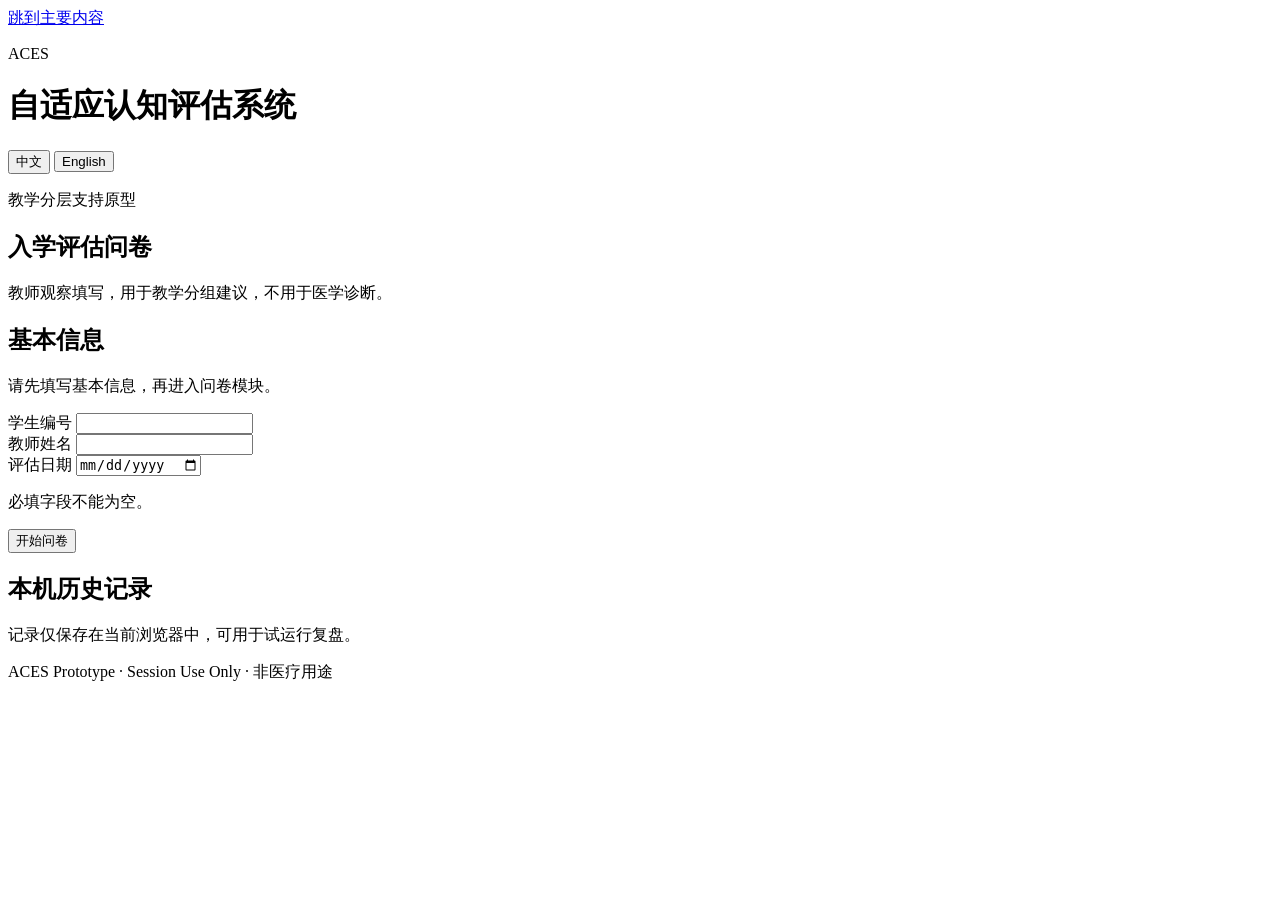
==== index.html @ c48642e7 "Update(Performance): Cache fonts Close #1 .  Signed-off-by: JingrenWang <wjrforcyber@163.com>" ====
<!doctype html>
<html lang="zh-CN">
  <head>
    <meta charset="UTF-8" />
    <meta name="viewport" content="width=device-width, initial-scale=1.0" />
    <title id="doc-title">ACES 入学评估问卷</title>
    <link rel="stylesheet" href="fonts.css" />
    <link rel="stylesheet" href="styles.css" />
  </head>
  <body>
    <a class="skip-link" href="#app-main" data-i18n="a11y.skip">跳到主要内容</a>

    <header class="topbar" role="banner">
      <div class="topbar__inner">
        <div class="brand">
          <p class="brand__eyebrow">ACES</p>
          <h1 class="brand__title" data-i18n="brand.title">自适应认知评估系统</h1>
        </div>

        <div class="lang-switch" role="group" id="lang-switch" aria-label="Language Switch">
          <button class="lang-btn" type="button" data-lang="zh" id="lang-zh">中文</button>
          <button class="lang-btn" type="button" data-lang="en" id="lang-en">English</button>
        </div>
      </div>
    </header>

    <main class="layout" id="app-main">
      <section class="hero card" aria-labelledby="hero-title">
        <p class="hero__eyebrow" data-i18n="hero.eyebrow">教学分层支持原型</p>
        <h2 id="hero-title" class="hero__title" data-i18n="hero.title">入学评估问卷</h2>
        <p class="hero__subtitle" data-i18n="hero.subtitle">
          教师观察填写，用于教学分组建议，不用于医学诊断。
        </p>
      </section>

      <section class="card" id="step-meta" data-step="meta" aria-labelledby="meta-heading">
        <h2 id="meta-heading" data-i18n="meta.heading">基本信息</h2>
        <p class="section-lead" data-i18n="meta.lead">
          请先填写基本信息，再进入问卷模块。
        </p>

        <form id="meta-form" novalidate>
          <div class="field-grid">
            <div class="md-field">
              <label for="student-id" data-i18n="meta.studentId">学生编号</label>
              <input id="student-id" name="studentId" type="text" maxlength="40" required />
            </div>
            <div class="md-field">
              <label for="teacher-name" data-i18n="meta.teacherName">教师姓名</label>
              <input id="teacher-name" name="teacherName" type="text" maxlength="40" required />
            </div>
            <div class="md-field">
              <label for="assessment-date" data-i18n="meta.assessmentDate">评估日期</label>
              <input id="assessment-date" name="assessmentDate" type="date" required />
            </div>
          </div>

          <p class="hint" data-i18n="meta.hint">必填字段不能为空。</p>
          <p class="error" id="meta-error" role="alert" hidden></p>

          <div class="actions">
            <button class="btn btn--filled" type="submit" id="start-questionnaire" data-i18n="buttons.start">
              开始问卷
            </button>
          </div>
        </form>
      </section>

      <section
        class="card"
        id="step-questionnaire"
        data-step="questionnaire"
        aria-labelledby="questionnaire-heading"
        hidden
      >
        <div class="questionnaire-top">
          <h2 id="questionnaire-heading" data-i18n="questionnaire.heading">评估问卷</h2>
          <div class="progress-wrap">
            <label for="progress-bar" id="progress-label" data-i18n="questionnaire.progressLabel">完成进度</label>
            <progress id="progress-bar" max="16" value="0">0/16</progress>
            <span id="progress-text">0 / 16</span>
          </div>
        </div>

        <div class="error-summary" id="config-error" role="alert" hidden></div>
        <div class="error-summary" id="questionnaire-error" role="alert" hidden></div>

        <form id="questionnaire-form" novalidate aria-describedby="progress-label"></form>

        <div class="actions">
          <button class="btn btn--outlined" type="button" id="back-meta" data-i18n="buttons.backToInfo">
            返回信息页
          </button>
          <button class="btn btn--tonal" type="button" id="save-draft" data-i18n="buttons.saveDraft">
            保存草稿
          </button>
          <button class="btn btn--filled" type="button" id="generate-result" data-i18n="buttons.generateResult">
            生成结果
          </button>
        </div>
      </section>

      <section class="card" id="step-result" data-step="result" aria-labelledby="result-heading" hidden>
        <h2 id="result-heading" data-i18n="result.heading">评估结果</h2>
        <div class="result-box" id="result-box" aria-live="polite"></div>

        <h3 data-i18n="result.moduleScores">模块得分</h3>
        <div id="module-bars" class="bars"></div>

        <h3 data-i18n="result.trackScores">分轨拟合分</h3>
        <div id="track-bars" class="bars"></div>

        <h3 data-i18n="result.recommendations">建议</h3>
        <ul id="recommendation-list" class="recommendation-list"></ul>

        <div class="actions">
          <button class="btn btn--outlined" type="button" id="edit-answers" data-i18n="buttons.editAnswers">
            修改答案
          </button>
          <button class="btn btn--filled" type="button" id="save-record" data-i18n="buttons.saveRecord">
            保存记录
          </button>
          <button class="btn btn--tonal" type="button" id="export-record" data-i18n="buttons.exportJson">
            导出 JSON
          </button>
        </div>
      </section>

      <section class="card" id="history" aria-labelledby="history-heading">
        <h2 id="history-heading" data-i18n="history.heading">本机历史记录</h2>
        <p class="section-lead" data-i18n="history.lead">
          记录仅保存在当前浏览器中，可用于试运行复盘。
        </p>
        <ul id="history-list" class="history-list" aria-live="polite"></ul>
      </section>
    </main>

    <footer class="footer" data-i18n="footer.text">
      ACES Prototype · Session Use Only · 非医疗用途
    </footer>

    <script src="app.js"></script>
  </body>
</html>
---- fonts.css ----
@font-face {
  font-family: 'Manrope';
  font-style: normal;
  font-weight: 500;
  font-display: swap;
  src: url('fonts/Manrope-500.ttf') format('truetype');
}

@font-face {
  font-family: 'Manrope';
  font-style: normal;
  font-weight: 600;
  font-display: swap;
  src: url('fonts/Manrope-600.ttf') format('truetype');
}

@font-face {
  font-family: 'Manrope';
  font-style: normal;
  font-weight: 700;
  font-display: swap;
  src: url('fonts/Manrope-700.ttf') format('truetype');
}

@font-face {
  font-family: 'Noto Sans SC';
  font-style: normal;
  font-weight: 400;
  font-display: swap;
  src: url('fonts/NotoSansSC-400.ttf') format('truetype');
}

@font-face {
  font-family: 'Noto Sans SC';
  font-style: normal;
  font-weight: 500;
  font-display: swap;
  src: url('fonts/NotoSansSC-500.ttf') format('truetype');
}

@font-face {
  font-family: 'Noto Sans SC';
  font-style: normal;
  font-weight: 700;
  font-display: swap;
  src: url('fonts/NotoSansSC-700.ttf') format('truetype');
}
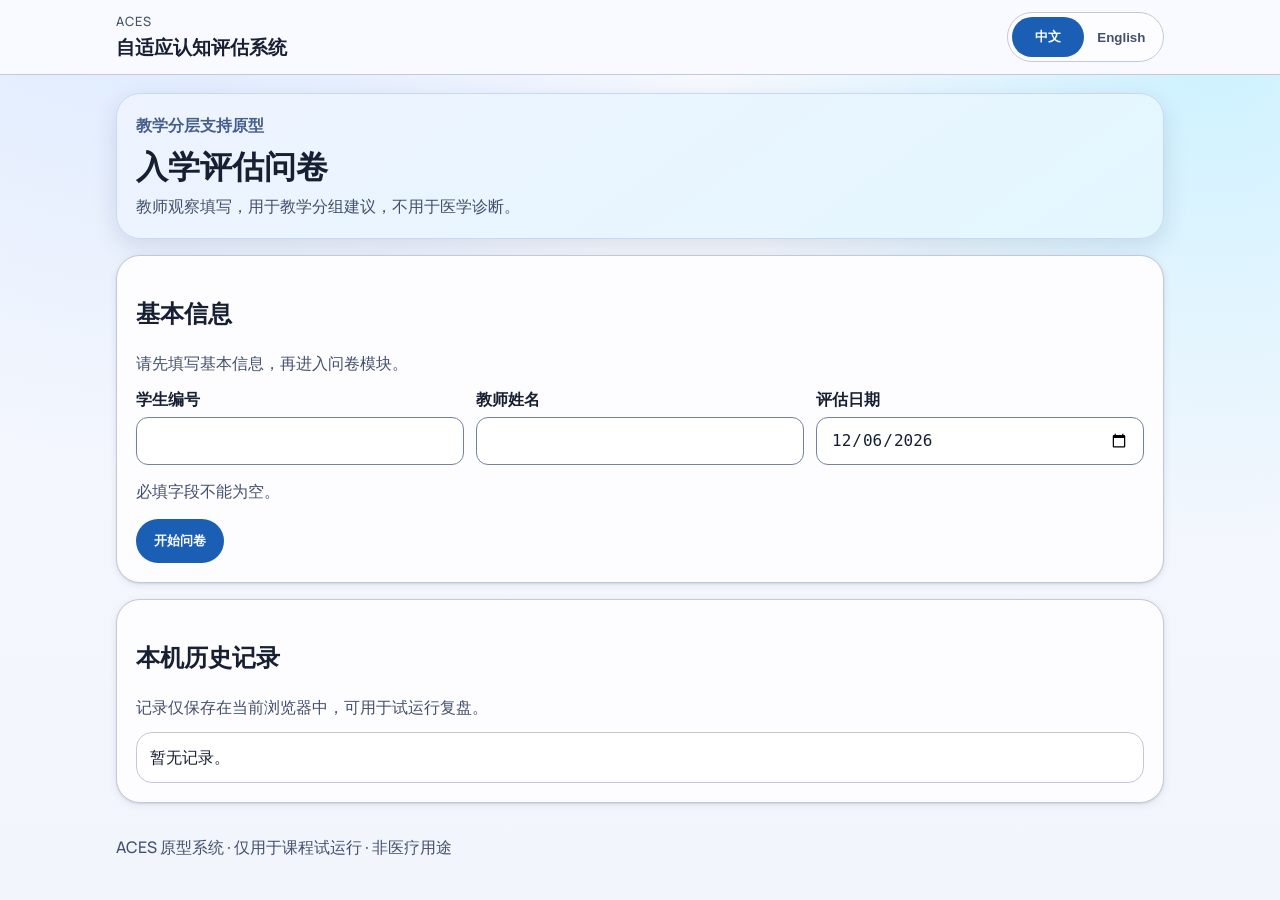
==== commit e240ed7c: "Merge pull request #2 from YixFeng/main update" ====
--- a/index.html
+++ b/index.html
@@ -82,6 +82,19 @@
           </div>
         </div>
 
+        <div class="question-nav-panel">
+          <div class="question-nav-header">
+            <p class="question-counter" id="question-counter">第 1 / 17 题</p>
+            <p class="question-nav-hint" data-i18n="questionnaire.jumpHint">点击题号可跳转到对应问题。</p>
+          </div>
+          <div
+            class="question-jump-list"
+            id="question-jump-list"
+            role="group"
+            aria-labelledby="questionnaire-heading"
+          ></div>
+        </div>
+
         <div class="error-summary" id="config-error" role="alert" hidden></div>
         <div class="error-summary" id="questionnaire-error" role="alert" hidden></div>
 
@@ -94,8 +107,14 @@
           <button class="btn btn--tonal" type="button" id="save-draft" data-i18n="buttons.saveDraft">
             保存草稿
           </button>
+          <button class="btn btn--outlined" type="button" id="previous-question" data-i18n="buttons.previousQuestion">
+            上一题
+          </button>
+          <button class="btn btn--filled" type="button" id="next-question" data-i18n="buttons.nextQuestion">
+            下一题
+          </button>
           <button class="btn btn--filled" type="button" id="generate-result" data-i18n="buttons.generateResult">
-            生成结果
+            提交问卷
           </button>
         </div>
       </section>
--- a/styles.css
+++ b/styles.css
@@ -0,0 +1,627 @@
+:root {
+  --md-sys-color-primary: #1a5fb4;
+  --md-sys-color-on-primary: #ffffff;
+  --md-sys-color-primary-container: #d8e3ff;
+  --md-sys-color-on-primary-container: #001a41;
+  --md-sys-color-secondary: #445f8c;
+  --md-sys-color-secondary-container: #dbe2f9;
+  --md-sys-color-tertiary: #006878;
+  --md-sys-color-tertiary-container: #b8ecff;
+  --md-sys-color-error: #b3261e;
+  --md-sys-color-on-error: #ffffff;
+  --md-sys-color-surface: #f8f9ff;
+  --md-sys-color-surface-container: #eef2ff;
+  --md-sys-color-surface-container-high: #e7ecfb;
+  --md-sys-color-surface-container-low: #fdfcff;
+  --md-sys-color-outline: #75829d;
+  --md-sys-color-outline-variant: #c3c9d8;
+  --md-sys-color-on-surface: #172033;
+  --md-sys-color-on-surface-variant: #43506b;
+
+  --md-ref-radius-xs: 8px;
+  --md-ref-radius-sm: 12px;
+  --md-ref-radius-md: 16px;
+  --md-ref-radius-lg: 24px;
+
+  --md-elevation-1: 0 1px 2px rgba(12, 34, 72, 0.1), 0 2px 8px rgba(12, 34, 72, 0.08);
+  --md-elevation-2: 0 8px 24px rgba(19, 42, 82, 0.12);
+
+  --focus-ring: #0056d6;
+}
+
+* {
+  box-sizing: border-box;
+}
+
+html,
+body {
+  margin: 0;
+  padding: 0;
+  min-height: 100%;
+}
+
+body {
+  color: var(--md-sys-color-on-surface);
+  font-family: "Manrope", "Noto Sans SC", sans-serif;
+  line-height: 1.5;
+  background:
+    radial-gradient(circle at 10% -15%, #d8e7ff 0, transparent 40%),
+    radial-gradient(circle at 95% 5%, #ccf1ff 0, transparent 34%),
+    linear-gradient(180deg, #f7f9ff 0%, #f2f5fc 100%);
+}
+
+.skip-link {
+  position: absolute;
+  left: -999px;
+  top: 0;
+  background: var(--md-sys-color-primary);
+  color: var(--md-sys-color-on-primary);
+  padding: 0.7rem 1rem;
+  border-radius: 0 0 var(--md-ref-radius-sm) var(--md-ref-radius-sm);
+  z-index: 999;
+}
+
+.skip-link:focus {
+  left: 1rem;
+}
+
+.topbar {
+  position: sticky;
+  top: 0;
+  z-index: 10;
+  backdrop-filter: blur(12px);
+  background: color-mix(in srgb, var(--md-sys-color-surface) 86%, white 14%);
+  border-bottom: 1px solid var(--md-sys-color-outline-variant);
+}
+
+.topbar__inner {
+  max-width: 1080px;
+  margin: 0 auto;
+  padding: 0.75rem 1rem;
+  display: flex;
+  align-items: center;
+  justify-content: space-between;
+  gap: 1rem;
+}
+
+.brand__eyebrow {
+  margin: 0;
+  font-size: 0.8rem;
+  letter-spacing: 0.08em;
+  color: var(--md-sys-color-on-surface-variant);
+}
+
+.brand__title {
+  margin: 0.1rem 0 0;
+  font-size: clamp(1rem, 1.9vw, 1.2rem);
+}
+
+.lang-switch {
+  display: inline-flex;
+  padding: 0.25rem;
+  border-radius: 999px;
+  border: 1px solid var(--md-sys-color-outline-variant);
+  background: var(--md-sys-color-surface-container-low);
+}
+
+.lang-btn {
+  border: 0;
+  border-radius: 999px;
+  min-height: 40px;
+  min-width: 72px;
+  padding: 0.4rem 0.85rem;
+  background: transparent;
+  color: var(--md-sys-color-on-surface-variant);
+  cursor: pointer;
+  font-weight: 700;
+}
+
+.lang-btn.is-active {
+  background: var(--md-sys-color-primary);
+  color: var(--md-sys-color-on-primary);
+}
+
+.layout {
+  max-width: 1080px;
+  margin: 1.1rem auto 2rem;
+  padding: 0 1rem;
+  display: grid;
+  gap: 1rem;
+}
+
+.card {
+  background: var(--md-sys-color-surface-container-low);
+  border: 1px solid var(--md-sys-color-outline-variant);
+  border-radius: var(--md-ref-radius-lg);
+  box-shadow: var(--md-elevation-1);
+  padding: 1.2rem;
+}
+
+.hero {
+  background: linear-gradient(145deg, #eef3ff 0%, #e3f7ff 100%);
+  border-color: #c8d8f4;
+  box-shadow: var(--md-elevation-2);
+}
+
+.hero__eyebrow {
+  margin: 0;
+  color: var(--md-sys-color-secondary);
+  font-weight: 700;
+}
+
+.hero__title {
+  margin: 0.3rem 0;
+  font-size: clamp(1.4rem, 2.8vw, 2rem);
+}
+
+.hero__subtitle {
+  margin: 0;
+  color: var(--md-sys-color-on-surface-variant);
+}
+
+.section-lead {
+  margin: 0 0 0.8rem;
+  color: var(--md-sys-color-on-surface-variant);
+}
+
+.field-grid {
+  display: grid;
+  grid-template-columns: repeat(auto-fit, minmax(220px, 1fr));
+  gap: 0.8rem;
+}
+
+.md-field {
+  display: grid;
+  gap: 0.35rem;
+}
+
+.md-field label {
+  font-weight: 700;
+  color: var(--md-sys-color-on-surface);
+}
+
+.md-field input {
+  width: 100%;
+  min-height: 48px;
+  border-radius: var(--md-ref-radius-sm);
+  border: 1px solid var(--md-sys-color-outline);
+  background: #ffffff;
+  color: var(--md-sys-color-on-surface);
+  padding: 0.7rem 0.85rem;
+  font-size: 1rem;
+}
+
+.md-field input:hover {
+  border-color: var(--md-sys-color-primary);
+}
+
+.md-field input:focus-visible,
+button:focus-visible,
+.choice input:focus-visible + span {
+  outline: 3px solid var(--focus-ring);
+  outline-offset: 2px;
+}
+
+.hint {
+  margin: 0.85rem 0 0;
+  color: var(--md-sys-color-on-surface-variant);
+}
+
+.error,
+.error-summary {
+  margin: 0.65rem 0 0;
+  border-radius: var(--md-ref-radius-sm);
+  border: 1px solid color-mix(in srgb, var(--md-sys-color-error) 45%, white 55%);
+  background: color-mix(in srgb, var(--md-sys-color-error) 8%, white 92%);
+  color: #7d211d;
+  padding: 0.7rem 0.8rem;
+  font-weight: 700;
+}
+
+.questionnaire-top {
+  display: flex;
+  align-items: end;
+  justify-content: space-between;
+  flex-wrap: wrap;
+  gap: 0.8rem;
+}
+
+.progress-wrap {
+  min-width: 240px;
+  display: grid;
+  gap: 0.3rem;
+}
+
+.progress-wrap label {
+  font-weight: 700;
+  color: var(--md-sys-color-on-surface-variant);
+}
+
+progress {
+  width: 100%;
+  height: 12px;
+}
+
+.question-nav-panel {
+  margin-top: 1rem;
+  display: grid;
+  gap: 0.8rem;
+}
+
+.question-nav-header {
+  display: flex;
+  align-items: baseline;
+  justify-content: space-between;
+  flex-wrap: wrap;
+  gap: 0.5rem 1rem;
+}
+
+.question-counter {
+  margin: 0;
+  font-size: 1rem;
+  font-weight: 800;
+  color: var(--md-sys-color-primary);
+}
+
+.question-nav-hint {
+  margin: 0;
+  color: var(--md-sys-color-on-surface-variant);
+  font-size: 0.95rem;
+}
+
+.question-jump-list {
+  display: flex;
+  gap: 0.55rem;
+  overflow-x: auto;
+  padding-bottom: 0.2rem;
+  scrollbar-width: thin;
+}
+
+.question-jump-btn {
+  flex: 0 0 auto;
+  min-width: 44px;
+  min-height: 44px;
+  border-radius: 999px;
+  border: 1px solid var(--md-sys-color-outline-variant);
+  background: #fff;
+  color: var(--md-sys-color-on-surface-variant);
+  font-weight: 800;
+  cursor: pointer;
+}
+
+.question-jump-btn.is-answered {
+  background: var(--md-sys-color-secondary-container);
+  color: #1b2f55;
+  border-color: #a4b4d6;
+}
+
+.question-jump-btn.is-current {
+  background: var(--md-sys-color-primary);
+  color: var(--md-sys-color-on-primary);
+  border-color: var(--md-sys-color-primary);
+}
+
+.question-card {
+  margin: 1rem 0 0;
+  padding: 1rem;
+  border: 1px solid var(--md-sys-color-outline-variant);
+  border-radius: var(--md-ref-radius-md);
+  background: var(--md-sys-color-surface-container);
+  font-family: 'Walter Turncoat', cursive;
+}
+
+.question-card[hidden] {
+  display: none;
+}
+
+.question-module {
+  margin: 0 0 0.5rem;
+  color: var(--md-sys-color-secondary);
+  font-size: 0.95rem;
+  font-weight: 700;
+}
+
+.question-title {
+  margin: 0;
+  padding: 0;
+  border: 0;
+  font-weight: 700;
+}
+
+.scale-options {
+  margin-top: 0.55rem;
+  display: grid;
+  gap: 0.45rem;
+  grid-template-columns: repeat(auto-fit, minmax(170px, 1fr));
+}
+
+.choice {
+  display: block;
+}
+
+.choice input {
+  position: absolute;
+  opacity: 0;
+  pointer-events: none;
+}
+
+.choice span {
+  display: block;
+  min-height: 44px;
+  border-radius: var(--md-ref-radius-sm);
+  border: 1px solid var(--md-sys-color-outline-variant);
+  background: #fff;
+  color: var(--md-sys-color-on-surface);
+  padding: 0.6rem 0.65rem;
+  cursor: pointer;
+  font-size: 0.92rem;
+}
+
+.choice input:checked + span {
+  border-color: var(--md-sys-color-primary);
+  background: var(--md-sys-color-primary-container);
+  color: var(--md-sys-color-on-primary-container);
+  box-shadow: inset 0 0 0 1px var(--md-sys-color-primary);
+}
+
+.actions {
+  margin-top: 1rem;
+  display: flex;
+  flex-wrap: wrap;
+  gap: 0.6rem;
+}
+
+.btn {
+  min-height: 44px;
+  border-radius: 999px;
+  padding: 0.5rem 1.05rem;
+  border: 1px solid transparent;
+  font-weight: 700;
+  cursor: pointer;
+}
+
+.btn--filled {
+  background: var(--md-sys-color-primary);
+  color: var(--md-sys-color-on-primary);
+}
+
+.btn--tonal {
+  background: var(--md-sys-color-secondary-container);
+  color: #1b2f55;
+}
+
+.btn--outlined {
+  background: transparent;
+  color: var(--md-sys-color-primary);
+  border-color: var(--md-sys-color-outline);
+}
+
+.btn:hover {
+  filter: brightness(0.98);
+}
+
+.btn:disabled {
+  opacity: 0.5;
+  cursor: not-allowed;
+  filter: none;
+}
+
+.result-box {
+  border-radius: var(--md-ref-radius-md);
+  border: 1px solid #98d2de;
+  background: #eefaff;
+  padding: 0.95rem;
+  margin-bottom: 1rem;
+}
+
+.result-title {
+  margin: 0;
+}
+
+.result-meta {
+  margin: 0.3rem 0 0;
+  color: var(--md-sys-color-on-surface-variant);
+}
+
+.warning {
+  color: #954f00;
+  font-weight: 700;
+  margin: 0.45rem 0 0;
+}
+
+.bars {
+  display: grid;
+  gap: 0.65rem;
+  margin-bottom: 1.1rem;
+}
+
+.bar {
+  display: grid;
+  gap: 0.3rem;
+}
+
+.bar-label {
+  font-weight: 700;
+}
+
+.bar-track {
+  width: 100%;
+  height: 14px;
+  border-radius: 999px;
+  background: #dfe6f7;
+  overflow: hidden;
+}
+
+.bar-fill {
+  height: 100%;
+  border-radius: 999px;
+  background: linear-gradient(90deg, #2f7df1 0%, #00a3ad 100%);
+}
+
+.recommendation-list {
+  margin: 0;
+  padding-left: 1.1rem;
+}
+
+.history-list {
+  list-style: none;
+  padding: 0;
+  margin: 0;
+  display: grid;
+  gap: 0.65rem;
+}
+
+.history-item {
+  border: 1px solid var(--md-sys-color-outline-variant);
+  border-radius: var(--md-ref-radius-md);
+  background: #fff;
+  padding: 0.8rem;
+}
+
+.history-title {
+  margin: 0;
+  font-weight: 700;
+}
+
+.history-meta {
+  margin: 0.35rem 0 0;
+  color: var(--md-sys-color-on-surface-variant);
+}
+
+.history-actions {
+  margin-top: 0.65rem;
+  display: flex;
+  flex-wrap: wrap;
+  gap: 0.45rem;
+}
+
+.footer {
+  max-width: 1080px;
+  margin: 0 auto 1.7rem;
+  padding: 0 1rem;
+  color: var(--md-sys-color-on-surface-variant);
+}
+
+.image-reference {
+  display: flex;
+  flex-direction: column;
+  align-items: center;
+  border-radius: var(--md-ref-radius-md);
+  border: 2px solid var(--md-sys-color-outline-variant);
+  padding: 0.6rem;
+  background: var(--md-sys-color-surface-container);
+  flex: 1 1 0;
+  min-width: 0;
+}
+
+.image-reference-label {
+  margin: 0 0 0.3rem;
+  font-weight: 700;
+  color: var(--md-sys-color-on-surface-variant);
+  font-size: 0.9rem;
+}
+
+.reference-img {
+  width: 100%;
+  height: auto;
+  border-radius: var(--md-ref-radius-sm);
+}
+
+.image-compare-question .image-compare-row {
+  margin-top: 0.5rem;
+  display: flex;
+  flex-direction: row;
+  flex-wrap: wrap;
+  align-items: stretch;
+  gap: 1rem;
+}
+
+.image-compare-question .image-option-caption,
+.image-compare-question .image-reference-label {
+  font-family: 'Walter Turncoat', cursive;
+}
+
+.image-option {
+  position: relative;
+  display: flex;
+  flex-direction: column;
+  align-items: center;
+  cursor: pointer;
+  border-radius: var(--md-ref-radius-md);
+  border: 2px solid var(--md-sys-color-outline-variant);
+  padding: 0.6rem;
+  background: #fff;
+  flex: 1 1 0;
+  min-width: 0;
+}
+
+.image-option:hover {
+  border-color: var(--md-sys-color-primary);
+}
+
+.image-option input {
+  position: absolute;
+  opacity: 0;
+  pointer-events: none;
+}
+
+.option-img {
+  width: 100%;
+  height: auto;
+  border-radius: var(--md-ref-radius-sm);
+  border: 2px solid transparent;
+}
+
+.image-option input:checked + .option-img {
+  border-color: var(--md-sys-color-primary);
+  box-shadow: 0 0 0 2px var(--md-sys-color-primary-container);
+}
+
+.image-option-caption {
+  margin-top: 0.35rem;
+  font-weight: 700;
+  font-size: 0.9rem;
+}
+
+.image-option input:checked ~ .image-option-caption {
+  color: var(--md-sys-color-primary);
+}
+
+@media (max-width: 760px) {
+  .topbar__inner {
+    align-items: start;
+    flex-direction: column;
+  }
+
+  .brand__title {
+    font-size: 1rem;
+  }
+
+  .card {
+    padding: 1rem;
+  }
+
+  .question-nav-header {
+    align-items: start;
+    flex-direction: column;
+  }
+
+  .question-card {
+    padding: 0.9rem;
+  }
+}
+
+@media (max-width: 560px) {
+  .scale-options {
+    grid-template-columns: 1fr;
+  }
+
+  .progress-wrap {
+    min-width: 100%;
+  }
+
+  .image-reference,
+  .image-option {
+    flex-basis: 100%;
+  }
+}
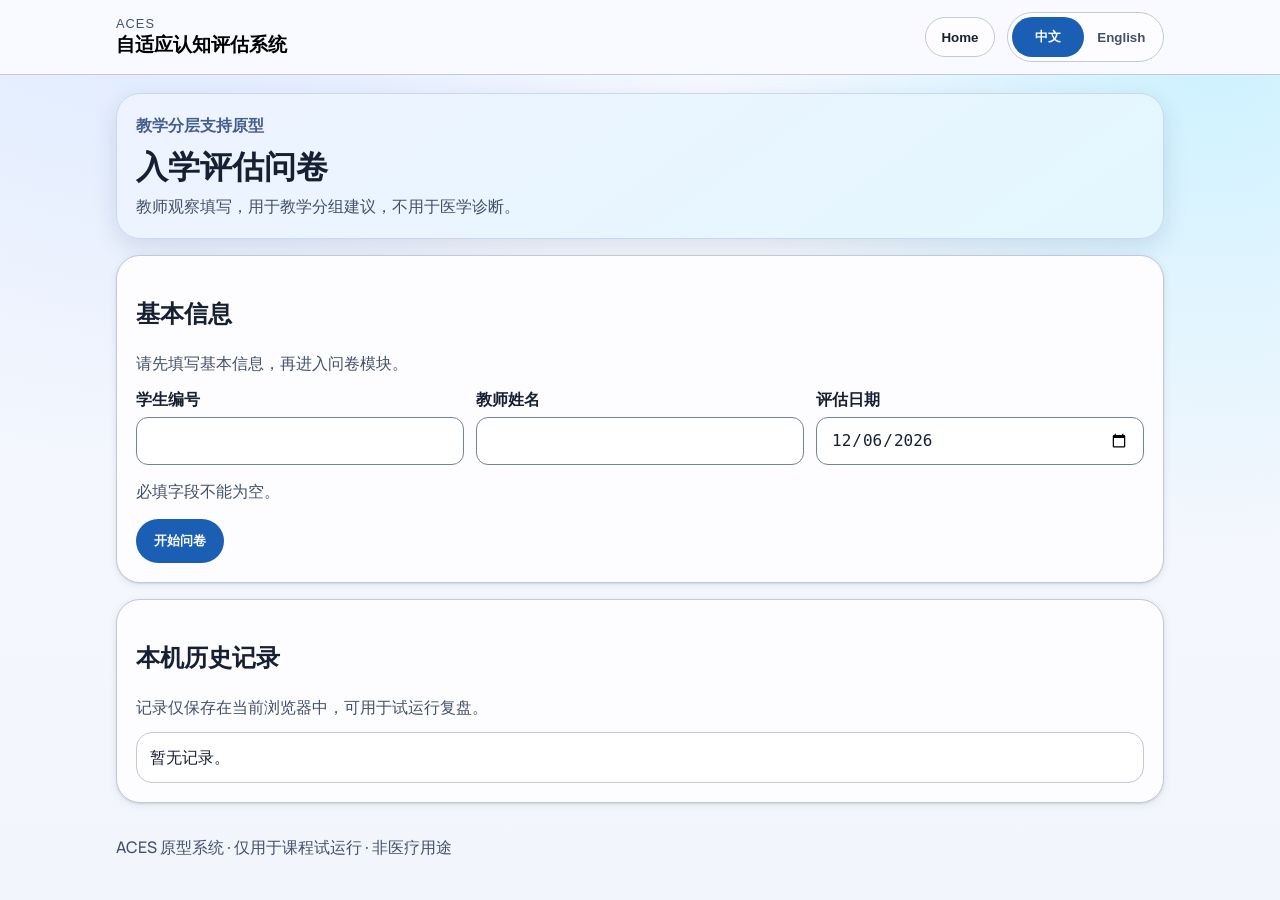
==== commit 8935ab15: "Update(V2): Update to V2 with score system Signed-off-by: JingrenWang <wjrforcyber@163.com>" ====
--- a/index.html
+++ b/index.html
@@ -12,14 +12,18 @@
 
     <header class="topbar" role="banner">
       <div class="topbar__inner">
-        <div class="brand">
+        <button class="brand brand-button" type="button" id="brand-home">
           <p class="brand__eyebrow">ACES</p>
           <h1 class="brand__title" data-i18n="brand.title">自适应认知评估系统</h1>
-        </div>
+        </button>
 
-        <div class="lang-switch" role="group" id="lang-switch" aria-label="Language Switch">
-          <button class="lang-btn" type="button" data-lang="zh" id="lang-zh">中文</button>
-          <button class="lang-btn" type="button" data-lang="en" id="lang-en">English</button>
+        <div class="topbar-actions">
+          <button class="home-btn" type="button" id="home-button" data-i18n="buttons.home">Home</button>
+
+          <div class="lang-switch" role="group" id="lang-switch" aria-label="Language Switch">
+            <button class="lang-btn" type="button" data-lang="zh" id="lang-zh">中文</button>
+            <button class="lang-btn" type="button" data-lang="en" id="lang-en">English</button>
+          </div>
         </div>
       </div>
     </header>
@@ -77,14 +81,14 @@
           <h2 id="questionnaire-heading" data-i18n="questionnaire.heading">评估问卷</h2>
           <div class="progress-wrap">
             <label for="progress-bar" id="progress-label" data-i18n="questionnaire.progressLabel">完成进度</label>
-            <progress id="progress-bar" max="16" value="0">0/16</progress>
-            <span id="progress-text">0 / 16</span>
+            <progress id="progress-bar" max="12" value="0">0/12</progress>
+            <span id="progress-text">0 / 12</span>
           </div>
         </div>
 
         <div class="question-nav-panel">
           <div class="question-nav-header">
-            <p class="question-counter" id="question-counter">第 1 / 17 题</p>
+            <p class="question-counter" id="question-counter">第 1 / 12 题</p>
             <p class="question-nav-hint" data-i18n="questionnaire.jumpHint">点击题号可跳转到对应问题。</p>
           </div>
           <div
@@ -123,10 +127,10 @@
         <h2 id="result-heading" data-i18n="result.heading">评估结果</h2>
         <div class="result-box" id="result-box" aria-live="polite"></div>
 
-        <h3 data-i18n="result.moduleScores">模块得分</h3>
+        <h3 data-i18n="result.moduleScores">Part 1 得分</h3>
         <div id="module-bars" class="bars"></div>
 
-        <h3 data-i18n="result.trackScores">分轨拟合分</h3>
+        <h3 data-i18n="result.trackScores">Part 2 得分</h3>
         <div id="track-bars" class="bars"></div>
 
         <h3 data-i18n="result.recommendations">建议</h3>
--- a/styles.css
+++ b/styles.css
@@ -84,6 +84,22 @@
   gap: 1rem;
 }
 
+.brand {
+  text-align: left;
+}
+
+.brand-button {
+  border: 0;
+  padding: 0;
+  background: transparent;
+  cursor: pointer;
+}
+
+.brand-button:hover .brand__title,
+.brand-button:hover .brand__eyebrow {
+  color: var(--md-sys-color-primary);
+}
+
 .brand__eyebrow {
   margin: 0;
   font-size: 0.8rem;
@@ -94,6 +110,28 @@
 .brand__title {
   margin: 0.1rem 0 0;
   font-size: clamp(1rem, 1.9vw, 1.2rem);
+}
+
+.topbar-actions {
+  display: flex;
+  align-items: center;
+  gap: 0.75rem;
+}
+
+.home-btn {
+  min-height: 40px;
+  padding: 0.4rem 0.95rem;
+  border-radius: 999px;
+  border: 1px solid var(--md-sys-color-outline-variant);
+  background: var(--md-sys-color-surface-container-low);
+  color: var(--md-sys-color-on-surface);
+  cursor: pointer;
+  font-weight: 700;
+}
+
+.home-btn:hover {
+  border-color: var(--md-sys-color-primary);
+  color: var(--md-sys-color-primary);
 }
 
 .lang-switch {
@@ -196,8 +234,7 @@
 }
 
 .md-field input:focus-visible,
-button:focus-visible,
-.choice input:focus-visible + span {
+button:focus-visible {
   outline: 3px solid var(--focus-ring);
   outline-offset: 2px;
 }
@@ -314,18 +351,398 @@
   display: none;
 }
 
-.question-module {
-  margin: 0 0 0.5rem;
-  color: var(--md-sys-color-secondary);
-  font-size: 0.95rem;
-  font-weight: 700;
-}
-
 .question-title {
   margin: 0;
   padding: 0;
   border: 0;
   font-weight: 700;
+  font-family: 'Walter Turncoat', cursive;
+  font-size: clamp(1.15rem, 2vw, 1.45rem);
+  line-height: 1.35;
+  text-transform: none;
+  letter-spacing: normal;
+}
+
+.actions {
+  margin-top: 1rem;
+  display: flex;
+  flex-wrap: wrap;
+  gap: 0.6rem;
+}
+
+.btn {
+  min-height: 44px;
+  border-radius: 999px;
+  padding: 0.5rem 1.05rem;
+  border: 1px solid transparent;
+  font-weight: 700;
+  cursor: pointer;
+}
+
+.btn--filled {
+  background: var(--md-sys-color-primary);
+  color: var(--md-sys-color-on-primary);
+}
+
+.btn--tonal {
+  background: var(--md-sys-color-secondary-container);
+  color: #1b2f55;
+}
+
+.btn--outlined {
+  background: transparent;
+  color: var(--md-sys-color-primary);
+  border-color: var(--md-sys-color-outline);
+}
+
+.btn:hover {
+  filter: brightness(0.98);
+}
+
+.btn:disabled {
+  opacity: 0.5;
+  cursor: not-allowed;
+  filter: none;
+}
+
+.result-box {
+  border-radius: var(--md-ref-radius-md);
+  border: 1px solid #98d2de;
+  background: #eefaff;
+  padding: 0.95rem;
+  margin-bottom: 1rem;
+}
+
+.result-title {
+  margin: 0;
+}
+
+.result-meta {
+  margin: 0.3rem 0 0;
+  color: var(--md-sys-color-on-surface-variant);
+}
+
+.warning {
+  color: #954f00;
+  font-weight: 700;
+  margin: 0.45rem 0 0;
+}
+
+.bars {
+  display: grid;
+  gap: 0.65rem;
+  margin-bottom: 1.1rem;
+}
+
+.bar {
+  display: grid;
+  gap: 0.3rem;
+}
+
+.bar-label {
+  font-weight: 700;
+}
+
+.bar-track {
+  width: 100%;
+  height: 14px;
+  border-radius: 999px;
+  background: #dfe6f7;
+  overflow: hidden;
+}
+
+.bar-fill {
+  height: 100%;
+  border-radius: 999px;
+  background: linear-gradient(90deg, #2f7df1 0%, #00a3ad 100%);
+}
+
+.recommendation-list {
+  margin: 0;
+  padding-left: 1.1rem;
+}
+
+.history-list {
+  list-style: none;
+  padding: 0;
+  margin: 0;
+  display: grid;
+  gap: 0.65rem;
+}
+
+.history-item {
+  border: 1px solid var(--md-sys-color-outline-variant);
+  border-radius: var(--md-ref-radius-md);
+  background: #fff;
+  padding: 0.8rem;
+}
+
+.history-title {
+  margin: 0;
+  font-weight: 700;
+}
+
+.history-meta {
+  margin: 0.35rem 0 0;
+  color: var(--md-sys-color-on-surface-variant);
+}
+
+.history-actions {
+  margin-top: 0.65rem;
+  display: flex;
+  flex-wrap: wrap;
+  gap: 0.45rem;
+}
+
+.footer {
+  max-width: 1080px;
+  margin: 0 auto 1.7rem;
+  padding: 0 1rem;
+  color: var(--md-sys-color-on-surface-variant);
+}
+
+.match-stem {
+  margin-top: 0.75rem;
+  display: flex;
+  flex-direction: column;
+  align-items: center;
+  justify-content: center;
+  gap: 0.45rem;
+}
+
+.match-stem-label {
+  display: inline-flex;
+  align-items: center;
+  justify-content: center;
+  min-height: 32px;
+  padding: 0.2rem 0.75rem;
+  border-radius: 999px;
+  background: var(--md-sys-color-secondary-container);
+  color: #1b2f55;
+  font-family: "Manrope", "Noto Sans SC", sans-serif;
+  font-size: 0.9rem;
+  font-weight: 800;
+  letter-spacing: 0.03em;
+  text-transform: uppercase;
+}
+
+.match-stem-img,
+.match-prompt-img,
+.match-option-img,
+.pool-scene-img,
+.pool-option-img {
+  display: block;
+  width: 100%;
+  height: auto;
+  border-radius: var(--md-ref-radius-sm);
+}
+
+.match-stem-img {
+  max-width: 660px;
+}
+
+.match-grid {
+  margin-top: 1rem;
+  display: grid;
+  gap: 1rem;
+  justify-items: center;
+}
+
+.match-row {
+  display: grid;
+  width: min(100%, 640px);
+  grid-template-columns: 42px minmax(120px, 180px) minmax(240px, 380px);
+  gap: 0.9rem;
+  align-items: center;
+  padding: 0.85rem;
+  border: 1px solid var(--md-sys-color-outline-variant);
+  border-radius: var(--md-ref-radius-md);
+  background: color-mix(in srgb, var(--md-sys-color-surface-container) 72%, white 28%);
+  box-shadow: 0 1px 2px rgba(12, 34, 72, 0.05);
+}
+
+.match-row-label {
+  display: flex;
+  align-items: center;
+  justify-content: center;
+  width: 42px;
+  height: 42px;
+  border-radius: 999px;
+  background: var(--md-sys-color-primary-container);
+  color: var(--md-sys-color-on-primary-container);
+  font-family: 'Walter Turncoat', cursive;
+  font-size: 1rem;
+  font-weight: 800;
+}
+
+.match-prompt {
+  border-radius: var(--md-ref-radius-md);
+  border: 2px solid var(--md-sys-color-outline-variant);
+  background: var(--md-sys-color-surface-container);
+  padding: 0.55rem;
+}
+
+.match-options {
+  display: grid;
+  grid-template-columns: repeat(2, minmax(0, 1fr));
+  gap: 0.9rem;
+}
+
+.match-option {
+  padding: 0.45rem;
+  border: 2px solid var(--md-sys-color-outline-variant);
+  border-radius: var(--md-ref-radius-md);
+  background: #fff;
+  cursor: pointer;
+}
+
+.match-option:hover {
+  border-color: var(--md-sys-color-primary);
+}
+
+.match-option.is-selected {
+  border-color: var(--md-sys-color-primary);
+  background: var(--md-sys-color-primary-container);
+  box-shadow: inset 0 0 0 1px var(--md-sys-color-primary);
+}
+
+.match-option.is-selected .match-option-img {
+  box-shadow: 0 0 0 2px var(--md-sys-color-primary-container);
+}
+
+.emotion-grid-question .match-stem-img {
+  max-width: 660px;
+}
+
+.image-pair-question .match-stem-img {
+  max-width: 660px;
+}
+
+.image-pair-question .match-row {
+  width: min(100%, 960px);
+  grid-template-columns: 42px 1fr;
+  margin-inline: auto;
+}
+
+.image-pair-question .match-options {
+  display: flex;
+  flex-wrap: nowrap;
+  gap: 0.9rem;
+}
+
+.image-pair-question .match-option {
+  flex: 1 1 0;
+  min-height: 168px;
+  padding: 0.55rem;
+}
+
+.image-pair-question .match-option-img {
+  max-width: 100%;
+  max-height: 138px;
+  object-fit: contain;
+}
+
+.emotion-grid-question .match-row {
+  width: min(100%, 700px);
+  grid-template-columns: 42px minmax(150px, 240px) minmax(240px, 320px);
+}
+
+.emotion-grid-question .match-options {
+  grid-template-columns: repeat(2, minmax(110px, 1fr));
+}
+
+.emotion-option {
+  min-height: 146px;
+  padding: 0.75rem;
+}
+
+.emotion-option .match-option-img {
+  max-width: 118px;
+  max-height: 118px;
+  object-fit: contain;
+  margin: 0 auto;
+}
+
+.pool-scene {
+  margin-top: 0.75rem;
+  display: flex;
+  justify-content: center;
+}
+
+.pool-scene-img {
+  display: block;
+  width: 100%;
+  max-width: 720px;
+  height: auto;
+  border-radius: var(--md-ref-radius-sm);
+}
+
+.answer-pool {
+  width: min(100%, 720px);
+  margin: 1rem auto 0;
+  padding: 0.9rem;
+  border: 1px solid var(--md-sys-color-outline-variant);
+  border-radius: var(--md-ref-radius-md);
+  background: color-mix(in srgb, var(--md-sys-color-surface-container) 70%, white 30%);
+}
+
+.answer-pool-label {
+  margin: 0 0 0.75rem;
+  font-family: "Manrope", "Noto Sans SC", sans-serif;
+  font-size: 0.95rem;
+  font-weight: 800;
+  color: var(--md-sys-color-secondary);
+}
+
+.answer-pool-grid {
+  display: grid;
+  grid-template-columns: repeat(3, minmax(0, 1fr));
+  gap: 0.8rem;
+}
+
+.pool-option {
+  display: flex;
+  align-items: center;
+  justify-content: center;
+  min-height: 150px;
+  padding: 0.5rem;
+  border: 2px solid var(--md-sys-color-outline-variant);
+  border-radius: var(--md-ref-radius-md);
+  background: #fff;
+  cursor: pointer;
+}
+
+.pool-option:hover {
+  border-color: var(--md-sys-color-primary);
+}
+
+.pool-option.is-selected {
+  border-color: var(--md-sys-color-primary);
+  background: var(--md-sys-color-primary-container);
+  box-shadow: inset 0 0 0 1px var(--md-sys-color-primary);
+}
+
+.pool-option-img {
+  display: block;
+  width: 100%;
+  max-width: 160px;
+  max-height: 120px;
+  object-fit: contain;
+  height: auto;
+}
+
+.teacher-scale-question .scale-options {
+  margin-top: 0.55rem;
+  display: grid;
+  gap: 0.45rem;
+  grid-template-columns: 1fr;
+}
+
+.teacher-scale-question .question-description {
+  margin: 0.5rem 0 0;
+  color: var(--md-sys-color-on-surface-variant);
+  font-size: 0.92rem;
+  line-height: 1.5;
 }
 
 .scale-options {
@@ -364,229 +781,6 @@
   box-shadow: inset 0 0 0 1px var(--md-sys-color-primary);
 }
 
-.actions {
-  margin-top: 1rem;
-  display: flex;
-  flex-wrap: wrap;
-  gap: 0.6rem;
-}
-
-.btn {
-  min-height: 44px;
-  border-radius: 999px;
-  padding: 0.5rem 1.05rem;
-  border: 1px solid transparent;
-  font-weight: 700;
-  cursor: pointer;
-}
-
-.btn--filled {
-  background: var(--md-sys-color-primary);
-  color: var(--md-sys-color-on-primary);
-}
-
-.btn--tonal {
-  background: var(--md-sys-color-secondary-container);
-  color: #1b2f55;
-}
-
-.btn--outlined {
-  background: transparent;
-  color: var(--md-sys-color-primary);
-  border-color: var(--md-sys-color-outline);
-}
-
-.btn:hover {
-  filter: brightness(0.98);
-}
-
-.btn:disabled {
-  opacity: 0.5;
-  cursor: not-allowed;
-  filter: none;
-}
-
-.result-box {
-  border-radius: var(--md-ref-radius-md);
-  border: 1px solid #98d2de;
-  background: #eefaff;
-  padding: 0.95rem;
-  margin-bottom: 1rem;
-}
-
-.result-title {
-  margin: 0;
-}
-
-.result-meta {
-  margin: 0.3rem 0 0;
-  color: var(--md-sys-color-on-surface-variant);
-}
-
-.warning {
-  color: #954f00;
-  font-weight: 700;
-  margin: 0.45rem 0 0;
-}
-
-.bars {
-  display: grid;
-  gap: 0.65rem;
-  margin-bottom: 1.1rem;
-}
-
-.bar {
-  display: grid;
-  gap: 0.3rem;
-}
-
-.bar-label {
-  font-weight: 700;
-}
-
-.bar-track {
-  width: 100%;
-  height: 14px;
-  border-radius: 999px;
-  background: #dfe6f7;
-  overflow: hidden;
-}
-
-.bar-fill {
-  height: 100%;
-  border-radius: 999px;
-  background: linear-gradient(90deg, #2f7df1 0%, #00a3ad 100%);
-}
-
-.recommendation-list {
-  margin: 0;
-  padding-left: 1.1rem;
-}
-
-.history-list {
-  list-style: none;
-  padding: 0;
-  margin: 0;
-  display: grid;
-  gap: 0.65rem;
-}
-
-.history-item {
-  border: 1px solid var(--md-sys-color-outline-variant);
-  border-radius: var(--md-ref-radius-md);
-  background: #fff;
-  padding: 0.8rem;
-}
-
-.history-title {
-  margin: 0;
-  font-weight: 700;
-}
-
-.history-meta {
-  margin: 0.35rem 0 0;
-  color: var(--md-sys-color-on-surface-variant);
-}
-
-.history-actions {
-  margin-top: 0.65rem;
-  display: flex;
-  flex-wrap: wrap;
-  gap: 0.45rem;
-}
-
-.footer {
-  max-width: 1080px;
-  margin: 0 auto 1.7rem;
-  padding: 0 1rem;
-  color: var(--md-sys-color-on-surface-variant);
-}
-
-.image-reference {
-  display: flex;
-  flex-direction: column;
-  align-items: center;
-  border-radius: var(--md-ref-radius-md);
-  border: 2px solid var(--md-sys-color-outline-variant);
-  padding: 0.6rem;
-  background: var(--md-sys-color-surface-container);
-  flex: 1 1 0;
-  min-width: 0;
-}
-
-.image-reference-label {
-  margin: 0 0 0.3rem;
-  font-weight: 700;
-  color: var(--md-sys-color-on-surface-variant);
-  font-size: 0.9rem;
-}
-
-.reference-img {
-  width: 100%;
-  height: auto;
-  border-radius: var(--md-ref-radius-sm);
-}
-
-.image-compare-question .image-compare-row {
-  margin-top: 0.5rem;
-  display: flex;
-  flex-direction: row;
-  flex-wrap: wrap;
-  align-items: stretch;
-  gap: 1rem;
-}
-
-.image-compare-question .image-option-caption,
-.image-compare-question .image-reference-label {
-  font-family: 'Walter Turncoat', cursive;
-}
-
-.image-option {
-  position: relative;
-  display: flex;
-  flex-direction: column;
-  align-items: center;
-  cursor: pointer;
-  border-radius: var(--md-ref-radius-md);
-  border: 2px solid var(--md-sys-color-outline-variant);
-  padding: 0.6rem;
-  background: #fff;
-  flex: 1 1 0;
-  min-width: 0;
-}
-
-.image-option:hover {
-  border-color: var(--md-sys-color-primary);
-}
-
-.image-option input {
-  position: absolute;
-  opacity: 0;
-  pointer-events: none;
-}
-
-.option-img {
-  width: 100%;
-  height: auto;
-  border-radius: var(--md-ref-radius-sm);
-  border: 2px solid transparent;
-}
-
-.image-option input:checked + .option-img {
-  border-color: var(--md-sys-color-primary);
-  box-shadow: 0 0 0 2px var(--md-sys-color-primary-container);
-}
-
-.image-option-caption {
-  margin-top: 0.35rem;
-  font-weight: 700;
-  font-size: 0.9rem;
-}
-
-.image-option input:checked ~ .image-option-caption {
-  color: var(--md-sys-color-primary);
-}
-
 @media (max-width: 760px) {
   .topbar__inner {
     align-items: start;
@@ -609,19 +803,38 @@
   .question-card {
     padding: 0.9rem;
   }
+
+  .match-row {
+    grid-template-columns: 1fr;
+  }
+
+  .emotion-grid-question .match-row {
+    grid-template-columns: 1fr;
+  }
+
+  .image-pair-question .match-row {
+    grid-template-columns: 1fr;
+  }
+
+  .match-row-label {
+    justify-content: center;
+  }
+
+  .answer-pool-grid {
+    grid-template-columns: repeat(2, minmax(0, 1fr));
+  }
 }
 
 @media (max-width: 560px) {
-  .scale-options {
-    grid-template-columns: 1fr;
-  }
-
   .progress-wrap {
     min-width: 100%;
   }
 
-  .image-reference,
-  .image-option {
-    flex-basis: 100%;
-  }
-}
+  .match-options {
+    grid-template-columns: 1fr;
+  }
+
+  .answer-pool-grid {
+    grid-template-columns: 1fr;
+  }
+}
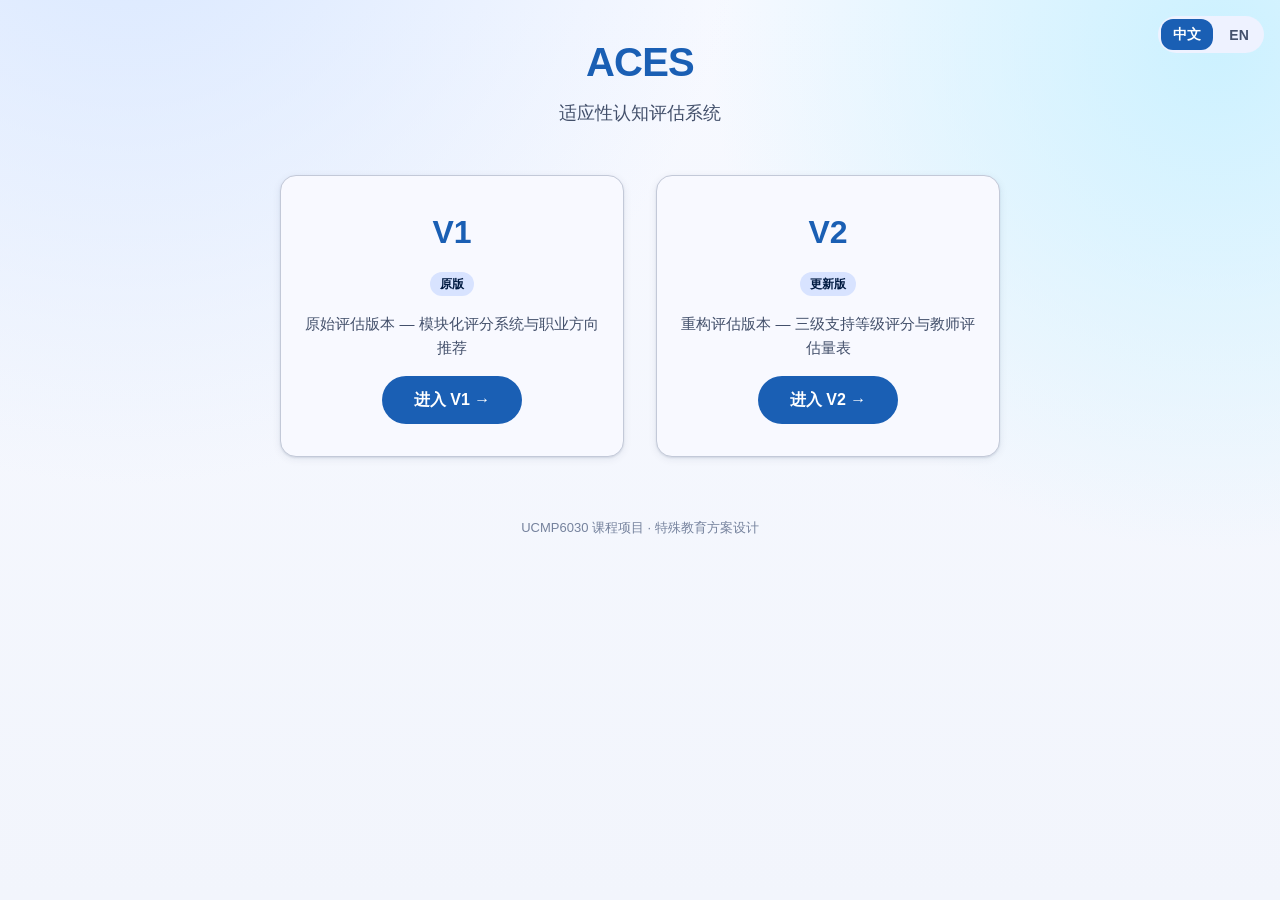
==== commit 2e2a12c0: "Update(Version): Muti version deploy Signed-off-by: JingrenWang <wjrforcyber@163.com>" ====
--- a/index.html
+++ b/index.html
@@ -1,167 +1,266 @@
-<!doctype html>
-<html lang="zh-CN">
-  <head>
-    <meta charset="UTF-8" />
-    <meta name="viewport" content="width=device-width, initial-scale=1.0" />
-    <title id="doc-title">ACES 入学评估问卷</title>
-    <link rel="stylesheet" href="fonts.css" />
-    <link rel="stylesheet" href="styles.css" />
-  </head>
-  <body>
-    <a class="skip-link" href="#app-main" data-i18n="a11y.skip">跳到主要内容</a>
-
-    <header class="topbar" role="banner">
-      <div class="topbar__inner">
-        <button class="brand brand-button" type="button" id="brand-home">
-          <p class="brand__eyebrow">ACES</p>
-          <h1 class="brand__title" data-i18n="brand.title">自适应认知评估系统</h1>
-        </button>
-
-        <div class="topbar-actions">
-          <button class="home-btn" type="button" id="home-button" data-i18n="buttons.home">Home</button>
-
-          <div class="lang-switch" role="group" id="lang-switch" aria-label="Language Switch">
-            <button class="lang-btn" type="button" data-lang="zh" id="lang-zh">中文</button>
-            <button class="lang-btn" type="button" data-lang="en" id="lang-en">English</button>
-          </div>
-        </div>
-      </div>
-    </header>
-
-    <main class="layout" id="app-main">
-      <section class="hero card" aria-labelledby="hero-title">
-        <p class="hero__eyebrow" data-i18n="hero.eyebrow">教学分层支持原型</p>
-        <h2 id="hero-title" class="hero__title" data-i18n="hero.title">入学评估问卷</h2>
-        <p class="hero__subtitle" data-i18n="hero.subtitle">
-          教师观察填写，用于教学分组建议，不用于医学诊断。
-        </p>
-      </section>
-
-      <section class="card" id="step-meta" data-step="meta" aria-labelledby="meta-heading">
-        <h2 id="meta-heading" data-i18n="meta.heading">基本信息</h2>
-        <p class="section-lead" data-i18n="meta.lead">
-          请先填写基本信息，再进入问卷模块。
-        </p>
-
-        <form id="meta-form" novalidate>
-          <div class="field-grid">
-            <div class="md-field">
-              <label for="student-id" data-i18n="meta.studentId">学生编号</label>
-              <input id="student-id" name="studentId" type="text" maxlength="40" required />
-            </div>
-            <div class="md-field">
-              <label for="teacher-name" data-i18n="meta.teacherName">教师姓名</label>
-              <input id="teacher-name" name="teacherName" type="text" maxlength="40" required />
-            </div>
-            <div class="md-field">
-              <label for="assessment-date" data-i18n="meta.assessmentDate">评估日期</label>
-              <input id="assessment-date" name="assessmentDate" type="date" required />
-            </div>
-          </div>
-
-          <p class="hint" data-i18n="meta.hint">必填字段不能为空。</p>
-          <p class="error" id="meta-error" role="alert" hidden></p>
-
-          <div class="actions">
-            <button class="btn btn--filled" type="submit" id="start-questionnaire" data-i18n="buttons.start">
-              开始问卷
-            </button>
-          </div>
-        </form>
-      </section>
-
-      <section
-        class="card"
-        id="step-questionnaire"
-        data-step="questionnaire"
-        aria-labelledby="questionnaire-heading"
-        hidden
-      >
-        <div class="questionnaire-top">
-          <h2 id="questionnaire-heading" data-i18n="questionnaire.heading">评估问卷</h2>
-          <div class="progress-wrap">
-            <label for="progress-bar" id="progress-label" data-i18n="questionnaire.progressLabel">完成进度</label>
-            <progress id="progress-bar" max="12" value="0">0/12</progress>
-            <span id="progress-text">0 / 12</span>
-          </div>
-        </div>
-
-        <div class="question-nav-panel">
-          <div class="question-nav-header">
-            <p class="question-counter" id="question-counter">第 1 / 12 题</p>
-            <p class="question-nav-hint" data-i18n="questionnaire.jumpHint">点击题号可跳转到对应问题。</p>
-          </div>
-          <div
-            class="question-jump-list"
-            id="question-jump-list"
-            role="group"
-            aria-labelledby="questionnaire-heading"
-          ></div>
-        </div>
-
-        <div class="error-summary" id="config-error" role="alert" hidden></div>
-        <div class="error-summary" id="questionnaire-error" role="alert" hidden></div>
-
-        <form id="questionnaire-form" novalidate aria-describedby="progress-label"></form>
-
-        <div class="actions">
-          <button class="btn btn--outlined" type="button" id="back-meta" data-i18n="buttons.backToInfo">
-            返回信息页
-          </button>
-          <button class="btn btn--tonal" type="button" id="save-draft" data-i18n="buttons.saveDraft">
-            保存草稿
-          </button>
-          <button class="btn btn--outlined" type="button" id="previous-question" data-i18n="buttons.previousQuestion">
-            上一题
-          </button>
-          <button class="btn btn--filled" type="button" id="next-question" data-i18n="buttons.nextQuestion">
-            下一题
-          </button>
-          <button class="btn btn--filled" type="button" id="generate-result" data-i18n="buttons.generateResult">
-            提交问卷
-          </button>
-        </div>
-      </section>
-
-      <section class="card" id="step-result" data-step="result" aria-labelledby="result-heading" hidden>
-        <h2 id="result-heading" data-i18n="result.heading">评估结果</h2>
-        <div class="result-box" id="result-box" aria-live="polite"></div>
-
-        <h3 data-i18n="result.moduleScores">Part 1 得分</h3>
-        <div id="module-bars" class="bars"></div>
-
-        <h3 data-i18n="result.trackScores">Part 2 得分</h3>
-        <div id="track-bars" class="bars"></div>
-
-        <h3 data-i18n="result.recommendations">建议</h3>
-        <ul id="recommendation-list" class="recommendation-list"></ul>
-
-        <div class="actions">
-          <button class="btn btn--outlined" type="button" id="edit-answers" data-i18n="buttons.editAnswers">
-            修改答案
-          </button>
-          <button class="btn btn--filled" type="button" id="save-record" data-i18n="buttons.saveRecord">
-            保存记录
-          </button>
-          <button class="btn btn--tonal" type="button" id="export-record" data-i18n="buttons.exportJson">
-            导出 JSON
-          </button>
-        </div>
-      </section>
-
-      <section class="card" id="history" aria-labelledby="history-heading">
-        <h2 id="history-heading" data-i18n="history.heading">本机历史记录</h2>
-        <p class="section-lead" data-i18n="history.lead">
-          记录仅保存在当前浏览器中，可用于试运行复盘。
-        </p>
-        <ul id="history-list" class="history-list" aria-live="polite"></ul>
-      </section>
-    </main>
-
-    <footer class="footer" data-i18n="footer.text">
-      ACES Prototype · Session Use Only · 非医疗用途
-    </footer>
-
-    <script src="app.js"></script>
-  </body>
+<!DOCTYPE html>
+<html lang="zh">
+<head>
+  <meta charset="UTF-8">
+  <meta name="viewport" content="width=device-width, initial-scale=1.0">
+  <title>ACES — 选择版本 / Select Version</title>
+  <style>
+    :root {
+      --md-sys-color-primary: #1a5fb4;
+      --md-sys-color-on-primary: #ffffff;
+      --md-sys-color-primary-container: #d8e3ff;
+      --md-sys-color-on-primary-container: #001a41;
+      --md-sys-color-secondary: #445f8c;
+      --md-sys-color-secondary-container: #dbe2f9;
+      --md-sys-color-surface: #f8f9ff;
+      --md-sys-color-surface-container: #eef2ff;
+      --md-sys-color-outline: #75829d;
+      --md-sys-color-outline-variant: #c3c9d8;
+      --md-sys-color-on-surface: #172033;
+      --md-sys-color-on-surface-variant: #43506b;
+      --md-ref-radius-sm: 12px;
+      --md-ref-radius-md: 16px;
+      --md-ref-radius-lg: 24px;
+      --md-elevation-1: 0 1px 2px rgba(12, 34, 72, 0.1), 0 2px 8px rgba(12, 34, 72, 0.08);
+      --md-elevation-2: 0 8px 24px rgba(19, 42, 82, 0.12);
+    }
+
+    *, *::before, *::after { box-sizing: border-box; }
+
+    html, body {
+      margin: 0;
+      padding: 0;
+      min-height: 100%;
+    }
+
+    body {
+      color: var(--md-sys-color-on-surface);
+      font-family: "Manrope", "Noto Sans SC", -apple-system, BlinkMacSystemFont, sans-serif;
+      line-height: 1.5;
+      background:
+        radial-gradient(circle at 10% -15%, #d8e7ff 0, transparent 40%),
+        radial-gradient(circle at 95% 5%, #ccf1ff 0, transparent 34%),
+        linear-gradient(180deg, #f7f9ff 0%, #f2f5fc 100%);
+      display: flex;
+      flex-direction: column;
+      align-items: center;
+      justify-content: center;
+      padding: 2rem 1rem;
+    }
+
+    header {
+      text-align: center;
+      margin-bottom: 3rem;
+    }
+
+    h1 {
+      font-size: 2.5rem;
+      font-weight: 700;
+      color: var(--md-sys-color-primary);
+      margin: 0 0 0.5rem;
+      letter-spacing: -0.02em;
+    }
+
+    .subtitle {
+      font-size: 1.125rem;
+      color: var(--md-sys-color-on-surface-variant);
+      margin: 0;
+    }
+
+    .lang-toggle {
+      position: absolute;
+      top: 1rem;
+      right: 1rem;
+      display: flex;
+      gap: 0.25rem;
+      background: var(--md-sys-color-surface-container);
+      border-radius: var(--md-ref-radius-lg);
+      padding: 0.2rem;
+    }
+
+    .lang-btn {
+      border: none;
+      background: transparent;
+      color: var(--md-sys-color-on-surface-variant);
+      font-family: inherit;
+      font-size: 0.875rem;
+      font-weight: 600;
+      padding: 0.4rem 0.75rem;
+      border-radius: var(--md-ref-radius-sm);
+      cursor: pointer;
+      transition: background 0.2s, color 0.2s;
+    }
+
+    .lang-btn.is-active {
+      background: var(--md-sys-color-primary);
+      color: var(--md-sys-color-on-primary);
+    }
+
+    .cards {
+      display: grid;
+      grid-template-columns: repeat(auto-fit, minmax(280px, 1fr));
+      gap: 2rem;
+      max-width: 720px;
+      width: 100%;
+    }
+
+    .card {
+      background: var(--md-sys-color-surface);
+      border: 1px solid var(--md-sys-color-outline-variant);
+      border-radius: var(--md-ref-radius-md);
+      box-shadow: var(--md-elevation-1);
+      padding: 2rem 1.5rem;
+      text-align: center;
+      display: flex;
+      flex-direction: column;
+      align-items: center;
+      gap: 1rem;
+      transition: box-shadow 0.2s, transform 0.15s;
+    }
+
+    .card:hover {
+      box-shadow: var(--md-elevation-2);
+      transform: translateY(-2px);
+    }
+
+    .card__version {
+      font-size: 2rem;
+      font-weight: 700;
+      color: var(--md-sys-color-primary);
+      margin: 0;
+    }
+
+    .card__desc {
+      font-size: 0.9375rem;
+      color: var(--md-sys-color-on-surface-variant);
+      margin: 0;
+      line-height: 1.6;
+    }
+
+    .card__btn {
+      display: inline-flex;
+      align-items: center;
+      justify-content: center;
+      gap: 0.5rem;
+      padding: 0.75rem 2rem;
+      border: none;
+      border-radius: 100px;
+      background: var(--md-sys-color-primary);
+      color: var(--md-sys-color-on-primary);
+      font-family: inherit;
+      font-size: 1rem;
+      font-weight: 600;
+      cursor: pointer;
+      text-decoration: none;
+      transition: opacity 0.2s;
+    }
+
+    .card__btn:hover {
+      opacity: 0.9;
+    }
+
+    .card__btn:active {
+      opacity: 0.8;
+    }
+
+    .card__tag {
+      display: inline-block;
+      font-size: 0.75rem;
+      font-weight: 600;
+      padding: 0.2rem 0.6rem;
+      border-radius: 100px;
+      background: var(--md-sys-color-primary-container);
+      color: var(--md-sys-color-on-primary-container);
+    }
+
+    footer {
+      margin-top: 3rem;
+      text-align: center;
+      font-size: 0.8125rem;
+      color: var(--md-sys-color-outline);
+    }
+  </style>
+</head>
+<body>
+  <div class="lang-toggle" role="group" aria-label="Language">
+    <button class="lang-btn is-active" data-lang="zh" aria-pressed="true">中文</button>
+    <button class="lang-btn" data-lang="en" aria-pressed="false">EN</button>
+  </div>
+
+  <header>
+    <h1>ACES</h1>
+    <p class="subtitle" data-i18n="subtitle">适应性认知评估系统 / Adaptive Cognitive Evaluation System</p>
+  </header>
+
+  <div class="cards">
+    <div class="card">
+      <h2 class="card__version">V1</h2>
+      <span class="card__tag" data-i18n="v1Tag">原版</span>
+      <p class="card__desc" data-i18n="v1Desc">原始评估版本 — 模块化评分系统与职业方向推荐</p>
+      <a class="card__btn" href="./v1/" data-i18n="v1Btn">进入 V1 →</a>
+    </div>
+    <div class="card">
+      <h2 class="card__version">V2</h2>
+      <span class="card__tag" data-i18n="v2Tag">更新版</span>
+      <p class="card__desc" data-i18n="v2Desc">重构评估版本 — 三级支持等级评分与教师评估量表</p>
+      <a class="card__btn" href="./v2/" data-i18n="v2Btn">进入 V2 →</a>
+    </div>
+  </div>
+
+  <footer>
+    <p data-i18n="footer">UCMP6030 课程项目 · 特殊教育方案设计</p>
+  </footer>
+
+  <script>
+    const TEXT = {
+      subtitle: {
+        zh: "适应性认知评估系统",
+        en: "Adaptive Cognitive Evaluation System"
+      },
+      v1Tag: { zh: "原版", en: "Original" },
+      v1Desc: {
+        zh: "原始评估版本 — 模块化评分系统与职业方向推荐",
+        en: "Original assessment — Module-based scoring with career track recommendations"
+      },
+      v1Btn: { zh: "进入 V1 →", en: "Open V1 →" },
+      v2Tag: { zh: "更新版", en: "Updated" },
+      v2Desc: {
+        zh: "重构评估版本 — 三级支持等级评分与教师评估量表",
+        en: "Refactored assessment — 3-level support scoring with teacher rating scales"
+      },
+      v2Btn: { zh: "进入 V2 →", en: "Open V2 →" },
+      footer: {
+        zh: "UCMP6030 课程项目 · 特殊教育方案设计",
+        en: "UCMP6030 Course Project · Special Education Program Design"
+      }
+    };
+
+    let lang = localStorage.getItem("aces_language") || "zh";
+
+    function applyLang() {
+      document.querySelectorAll("[data-i18n]").forEach(function (el) {
+        const key = el.getAttribute("data-i18n");
+        if (TEXT[key]) {
+          el.textContent = TEXT[key][lang] || TEXT[key].zh;
+        }
+      });
+      document.querySelectorAll(".lang-btn").forEach(function (btn) {
+        const isActive = btn.getAttribute("data-lang") === lang;
+        btn.classList.toggle("is-active", isActive);
+        btn.setAttribute("aria-pressed", String(isActive));
+      });
+      document.documentElement.lang = lang;
+    }
+
+    document.querySelectorAll(".lang-btn").forEach(function (btn) {
+      btn.addEventListener("click", function () {
+        lang = btn.getAttribute("data-lang");
+        localStorage.setItem("aces_language", lang);
+        applyLang();
+      });
+    });
+
+    applyLang();
+  </script>
+</body>
 </html>
